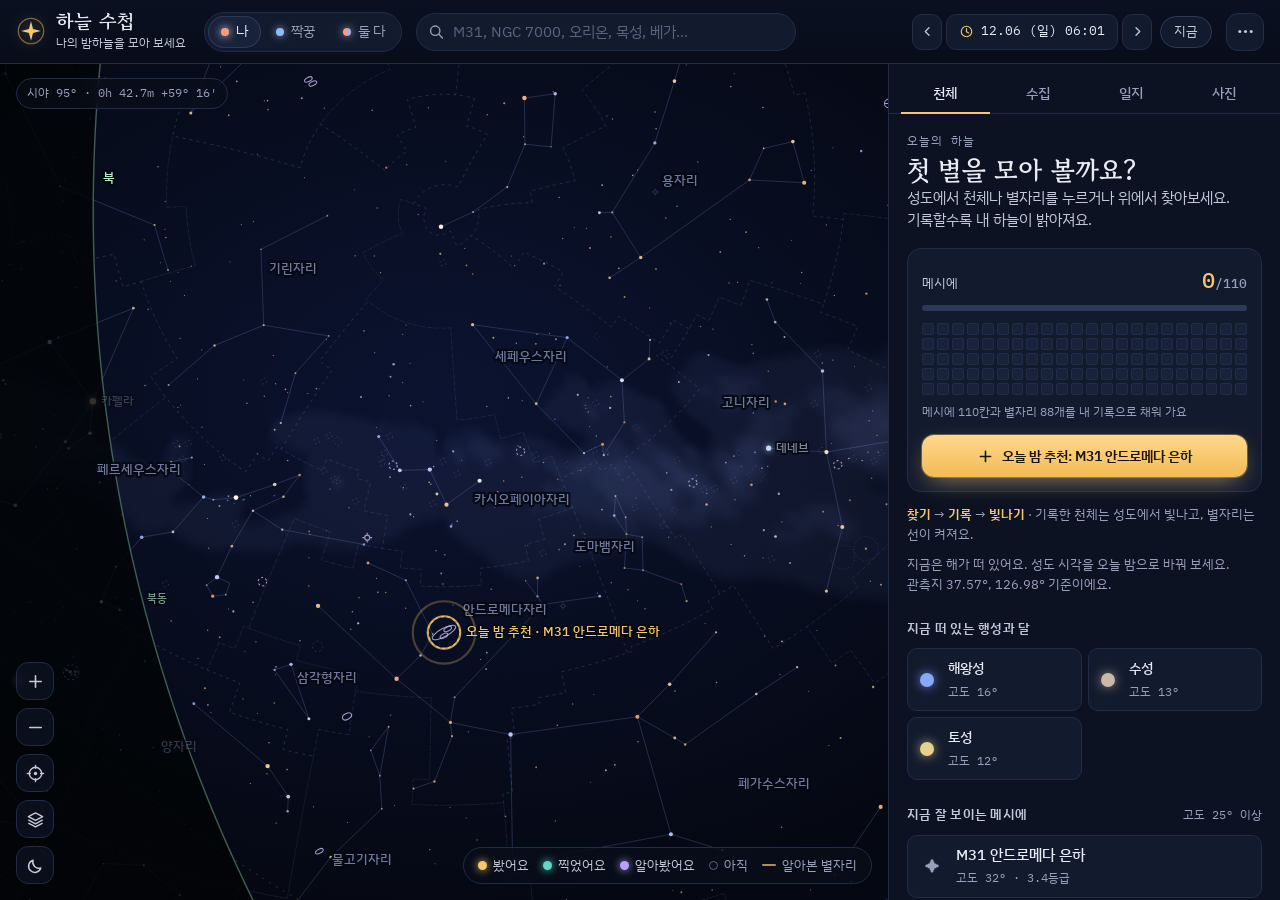
==== sky-log/index.html @ 53a3137f "Add 하늘 수첩: personal star-chart observing log Interactive sky chart where two observers record what t" ====
<!doctype html>
<html lang="ko">
<head>
<meta charset="utf-8">
<meta name="viewport" content="width=device-width,initial-scale=1,viewport-fit=cover">
<title>하늘 수첩</title>
<meta name="description" content="내가 본 것, 찍은 것, 알아본 천체를 성도 위에 쌓아 가는 관측 일지">
<link rel="preconnect" href="https://fonts.googleapis.com">
<link rel="preconnect" href="https://fonts.gstatic.com" crossorigin>
<link rel="stylesheet" href="https://fonts.googleapis.com/css2?family=Gowun+Batang:wght@400;700&family=IBM+Plex+Sans+KR:wght@400;500;600&family=IBM+Plex+Mono:wght@400;500&display=swap">
<link rel="stylesheet" href="css/app.css">
</head>
<body>
<div class="app" id="app">
  <header class="bar">
    <div class="brand">
      <svg class="brand-mark" viewBox="0 0 32 32" aria-hidden="true"><circle cx="16" cy="16" r="13.5" fill="none" stroke="currentColor" stroke-width="1.4" opacity=".45"/><path d="M16 5.5l2.2 8.3 8.3 2.2-8.3 2.2-2.2 8.3-2.2-8.3-8.3-2.2 8.3-2.2z" fill="currentColor"/></svg>
      <div>
        <h1>하늘 수첩</h1>
        <p class="brand-sub" id="brandSub">내가 모은 밤하늘</p>
      </div>
    </div>

    <div class="who" role="group" aria-label="누구의 하늘">
      <button class="who-btn" data-who="a" aria-pressed="true"><span class="dot"></span><span class="who-name">나</span></button>
      <button class="who-btn" data-who="b" aria-pressed="false"><span class="dot"></span><span class="who-name">짝꿍</span></button>
      <button class="who-btn" data-who="both" aria-pressed="false"><span class="dot dot-both"></span>둘 다</button>
    </div>

    <div class="search">
      <svg viewBox="0 0 20 20" aria-hidden="true"><circle cx="8.5" cy="8.5" r="5.5" fill="none" stroke="currentColor" stroke-width="1.6"/><path d="M13 13l4 4" stroke="currentColor" stroke-width="1.6" stroke-linecap="round"/></svg>
      <input id="searchInput" type="search" placeholder="M31, NGC 7000, 오리온, 목성, 베가…" autocomplete="off" spellcheck="false" aria-label="천체 찾기">
      <ul class="search-results" id="searchResults" role="listbox" hidden></ul>
    </div>

    <div class="when" role="group" aria-label="성도 시각">
      <button class="icon-btn step" id="hourBack" type="button" aria-label="한 시간 전"><svg viewBox="0 0 20 20"><path d="M12 5l-5 5 5 5" stroke="currentColor" stroke-width="1.7" stroke-linecap="round" stroke-linejoin="round"/></svg></button>
      <button class="time-chip" id="timeChip" type="button" aria-label="성도 시각 바꾸기"><svg viewBox="0 0 20 20" aria-hidden="true"><circle cx="10" cy="10" r="7" fill="none" stroke="currentColor" stroke-width="1.5"/><path d="M10 6v4.2l2.8 1.8" fill="none" stroke="currentColor" stroke-width="1.5" stroke-linecap="round"/></svg><span class="num"></span></button>
      <button class="icon-btn step" id="hourFwd" type="button" aria-label="한 시간 뒤"><svg viewBox="0 0 20 20"><path d="M8 5l5 5-5 5" stroke="currentColor" stroke-width="1.7" stroke-linecap="round" stroke-linejoin="round"/></svg></button>
      <input id="chartTime" class="sr-input" type="datetime-local" step="60" tabindex="-1" aria-hidden="true">
      <button class="chip" id="nowBtn" type="button">지금</button>
    </div>

    <button class="icon-btn" id="menuBtn" type="button" aria-label="설정과 백업" aria-haspopup="dialog">
      <svg viewBox="0 0 20 20" aria-hidden="true"><circle cx="4" cy="10" r="1.6"/><circle cx="10" cy="10" r="1.6"/><circle cx="16" cy="10" r="1.6"/></svg>
    </button>
  </header>

  <main class="stage">
    <section class="sky" id="sky" aria-label="성도">
      <canvas id="skyCanvas"></canvas>
      <canvas id="fxCanvas" aria-hidden="true"></canvas>
      <div class="hover-tag" id="hoverTag" hidden></div>

      <div class="sky-hud sky-hud-top">
        <div class="fov" id="fovLabel">시야 90°</div>
        <div class="pick-banner" id="pickBanner" hidden>
          성도에서 위치를 눌러 주세요 <button class="chip chip-ghost" id="pickCancel" type="button">취소</button>
        </div>
      </div>

      <div class="sky-hud sky-hud-left">
        <button class="icon-btn" id="zoomIn" type="button" aria-label="확대"><svg viewBox="0 0 20 20"><path d="M10 4v12M4 10h12" stroke="currentColor" stroke-width="1.7" stroke-linecap="round"/></svg></button>
        <button class="icon-btn" id="zoomOut" type="button" aria-label="축소"><svg viewBox="0 0 20 20"><path d="M4 10h12" stroke="currentColor" stroke-width="1.7" stroke-linecap="round"/></svg></button>
        <button class="icon-btn" id="zenithBtn" type="button" aria-label="지금 이 시각, 머리 위 하늘로" title="지금 머리 위 하늘"><svg viewBox="0 0 20 20"><circle cx="10" cy="10" r="6.5" fill="none" stroke="currentColor" stroke-width="1.5"/><circle cx="10" cy="10" r="1.8" fill="currentColor"/><path d="M10 1.5v3M10 15.5v3M1.5 10h3M15.5 10h3" stroke="currentColor" stroke-width="1.5" stroke-linecap="round"/></svg></button>
        <button class="icon-btn" id="layersBtn" type="button" aria-label="보이는 것 고르기" aria-expanded="false"><svg viewBox="0 0 20 20"><path d="M10 3l7.5 4L10 11 2.5 7z" fill="none" stroke="currentColor" stroke-width="1.5" stroke-linejoin="round"/><path d="M2.5 10.5L10 14.5l7.5-4M2.5 13.8L10 17.8l7.5-4" fill="none" stroke="currentColor" stroke-width="1.5" stroke-linejoin="round"/></svg></button>
      </div>

      <div class="layers" id="layersPanel" hidden>
        <p class="layers-title">성도에 보이기</p>
        <label><input type="checkbox" data-layer="mw" checked> 은하수</label>
        <label><input type="checkbox" data-layer="lines" checked> 별자리 선</label>
        <label><input type="checkbox" data-layer="bounds" checked> 별자리 경계</label>
        <label><input type="checkbox" data-layer="conNames" checked> 별자리 이름</label>
        <label><input type="checkbox" data-layer="grid"> 적경·적위 격자</label>
        <label><input type="checkbox" data-layer="ecliptic" checked> 황도</label>
        <label><input type="checkbox" data-layer="horizon" checked> 지평선</label>
        <label><input type="checkbox" data-layer="messier" checked> 메시에</label>
        <label><input type="checkbox" data-layer="ngc" checked> NGC · IC</label>
        <label><input type="checkbox" data-layer="solar" checked> 행성 · 달 · 혜성</label>
        <label><input type="checkbox" data-layer="photos" checked> 내 사진</label>
        <label class="layers-sep"><input type="checkbox" data-layer="mineOnly"> 내가 모은 것만</label>
        <div class="layers-legend">
          <span><i class="lg lg-seen"></i>봤어요</span><span><i class="lg lg-photo"></i>찍었어요</span><span><i class="lg lg-known"></i>알아봤어요</span>
        </div>
      </div>

      <div class="legend legend-who" aria-label="누구의 기록" hidden>
        <span><i class="lg lg-a"></i><b class="lg-name-a">나</b></span>
        <span><i class="lg lg-b"></i><b class="lg-name-b">짝꿍</b></span>
        <span><i class="lg lg-both"></i>둘 다</span>
        <span class="lg-sep"></span>
        <span class="lg-muted">점·일지 아이콘 = <b class="t-seen">봤어요</b> <b class="t-photo">찍었어요</b> <b class="t-known">알아봤어요</b></span>
      </div>
      <div class="legend legend-status" aria-label="표시 뜻">
        <span><i class="lg lg-seen"></i>봤어요</span>
        <span><i class="lg lg-photo"></i>찍었어요</span>
        <span><i class="lg lg-known"></i>알아봤어요</span>
        <span class="lg-muted"><i class="lg lg-none"></i>아직</span>
        <span class="lg-muted"><i class="lg lg-line"></i>알아본 별자리</span>
      </div>
    </section>

    <aside class="panel" id="panel">
      <div class="sheet-grip" id="sheetGrip" aria-hidden="true"></div>
      <div class="sheet-stat brand-sub" id="sheetStat"></div>
      <div class="sheet-legend" aria-hidden="true"><span><i class="lg lg-seen"></i>봤어요</span><span><i class="lg lg-photo"></i>찍었어요</span><span><i class="lg lg-known"></i>알아봤어요</span></div>
      <nav class="tabs" role="tablist">
        <button role="tab" class="tab" data-tab="target" aria-selected="true">천체</button>
        <button role="tab" class="tab" data-tab="collect" aria-selected="false">수집</button>
        <button role="tab" class="tab" data-tab="log" aria-selected="false">일지</button>
        <button role="tab" class="tab" data-tab="gallery" aria-selected="false">사진</button>
      </nav>
      <div class="tab-body" id="tab-target" role="tabpanel"></div>
      <div class="tab-body" id="tab-collect" role="tabpanel" hidden></div>
      <div class="tab-body" id="tab-log" role="tabpanel" hidden></div>
      <div class="tab-body" id="tab-gallery" role="tabpanel" hidden></div>
    </aside>
  </main>
</div>

<!-- record dialog -->
<dialog class="dlg" id="recordDlg" aria-labelledby="recordTitle">
  <form method="dialog" id="recordForm" class="dlg-form">
    <header class="dlg-head">
      <div>
        <p class="eyebrow" id="recordEyebrow">관측 기록</p>
        <h2 id="recordTitle">M31</h2>
      </div>
      <button class="icon-btn" value="cancel" type="button" data-close aria-label="닫기"><svg viewBox="0 0 20 20"><path d="M5 5l10 10M15 5L5 15" stroke="currentColor" stroke-width="1.7" stroke-linecap="round"/></svg></button>
    </header>

    <div class="who-pick" id="whoPick" hidden></div>
    <fieldset class="status-set">
      <legend>어떻게 만났나요? <span class="hint">여러 개 골라도 돼요</span></legend>
      <label class="status-opt status-seen"><input type="checkbox" name="seen"><span class="status-ico"><svg viewBox="0 0 24 24"><path d="M2 12s3.6-6.5 10-6.5S22 12 22 12s-3.6 6.5-10 6.5S2 12 2 12z" fill="none" stroke="currentColor" stroke-width="1.6"/><circle cx="12" cy="12" r="3" fill="currentColor"/></svg></span><span><b>봤어요</b><small>맨눈·쌍안경·망원경</small></span></label>
      <label class="status-opt status-photo"><input type="checkbox" name="photo"><span class="status-ico"><svg viewBox="0 0 24 24"><rect x="3" y="7" width="18" height="12.5" rx="2.5" fill="none" stroke="currentColor" stroke-width="1.6"/><path d="M8.5 7l1.6-2.5h3.8L15.5 7" fill="none" stroke="currentColor" stroke-width="1.6" stroke-linejoin="round"/><circle cx="12" cy="13.2" r="3.3" fill="none" stroke="currentColor" stroke-width="1.6"/></svg></span><span><b>찍었어요</b><small>사진으로 남김</small></span></label>
      <label class="status-opt status-known"><input type="checkbox" name="identified"><span class="status-ico"><svg viewBox="0 0 24 24"><path d="M12 2.8l2.3 6.4 6.6.3-5.2 4.1 1.8 6.5L12 16.3l-5.5 3.8 1.8-6.5-5.2-4.1 6.6-.3z" fill="none" stroke="currentColor" stroke-width="1.6" stroke-linejoin="round"/></svg></span><span><b>알아봤어요</b><small>찾아서 알아냄</small></span></label>
    </fieldset>

    <div class="photo-drop" id="photoDrop" hidden>
      <input type="file" id="photoInput" accept="image/*" multiple hidden>
      <div class="photo-thumbs" id="photoThumbs"></div>
      <button type="button" class="drop-btn" id="photoPick">
        <svg viewBox="0 0 24 24" aria-hidden="true"><path d="M12 16V5m0 0l-4 4m4-4l4 4" fill="none" stroke="currentColor" stroke-width="1.7" stroke-linecap="round" stroke-linejoin="round"/><path d="M4 15v3.5A1.5 1.5 0 005.5 20h13a1.5 1.5 0 001.5-1.5V15" fill="none" stroke="currentColor" stroke-width="1.7" stroke-linecap="round"/></svg>
        <span>사진 올리기 <small>끌어다 놓아도 돼요</small></span>
      </button>
    </div>

    <div class="grid2">
      <label class="field"><span>언제</span><input type="datetime-local" name="when" step="60" required></label>
      <label class="field"><span>어디서</span><input type="text" name="place" placeholder="예: 화천 조경철천문대" autocomplete="off"></label>
    </div>
    <label class="field"><span>장비</span><input type="text" name="gear" placeholder="예: 맨눈, 10×50 쌍안경, 80mm 굴절 + ZWO" autocomplete="off" list="gearList"></label>
    <datalist id="gearList"></datalist>
    <div class="grid2 coords" id="coordFields" hidden>
      <label class="field"><span>적경 (RA)</span><input type="text" name="ra" placeholder="5h 35m 또는 83.8"></label>
      <label class="field"><span>적위 (Dec)</span><input type="text" name="dec" placeholder="−5 23 또는 −5.39"></label>
      <button type="button" class="chip" id="pickOnChart">성도에서 위치 찍기</button>
    </div>
    <label class="field"><span>메모</span><textarea name="note" rows="3" placeholder="하늘 상태, 보인 모습, 같이 본 사람…"></textarea></label>

    <footer class="dlg-foot">
      <button type="button" class="btn btn-danger" id="recordDelete" hidden>기록 지우기</button>
      <span class="spacer"></span>
      <button type="button" class="btn btn-ghost" data-close>취소</button>
      <button type="submit" class="btn btn-primary" id="recordSave" value="save">하늘에 새기기</button>
    </footer>
  </form>
</dialog>

<!-- comet dialog -->
<dialog class="dlg" id="cometDlg" aria-labelledby="cometTitle">
  <form method="dialog" id="cometForm" class="dlg-form">
    <header class="dlg-head">
      <div><p class="eyebrow">혜성 추가</p><h2 id="cometTitle">새 혜성</h2></div>
      <button class="icon-btn" type="button" data-close aria-label="닫기"><svg viewBox="0 0 20 20"><path d="M5 5l10 10M15 5L5 15" stroke="currentColor" stroke-width="1.7" stroke-linecap="round"/></svg></button>
    </header>
    <label class="field"><span>이름</span><input type="text" name="name" required placeholder="예: C/2023 A3 (Tsuchinshan–ATLAS)"></label>
    <p class="help">궤도 요소를 넣으면 날짜마다 위치를 계산해 성도에 그려요. 비워 두면 기록할 때 위치를 직접 찍으면 돼요. 값은 MPC나 JPL에서 J2000 황도 기준으로 가져오세요.</p>
    <div class="grid3">
      <label class="field"><span>근일점 거리 q (AU)</span><input type="number" step="any" name="q"></label>
      <label class="field"><span>이심률 e</span><input type="number" step="any" name="e"></label>
      <label class="field"><span>궤도 경사 i (°)</span><input type="number" step="any" name="i"></label>
      <label class="field"><span>근일점 인수 ω (°)</span><input type="number" step="any" name="peri"></label>
      <label class="field"><span>승교점 경도 Ω (°)</span><input type="number" step="any" name="node"></label>
      <label class="field"><span>근일점 통과 (UTC)</span><input type="datetime-local" step="1" name="tp"></label>
    </div>
    <footer class="dlg-foot">
      <button type="button" class="btn btn-danger" id="cometDelete" hidden>혜성 지우기</button>
      <span class="spacer"></span>
      <button type="button" class="btn btn-ghost" data-close>취소</button>
      <button type="submit" class="btn btn-primary">저장</button>
    </footer>
  </form>
</dialog>

<!-- settings dialog -->
<dialog class="dlg" id="settingsDlg" aria-labelledby="settingsTitle">
  <form method="dialog" id="settingsForm" class="dlg-form">
    <header class="dlg-head">
      <div><p class="eyebrow">설정</p><h2 id="settingsTitle">하늘 수첩</h2></div>
      <button class="icon-btn" type="button" data-close aria-label="닫기"><svg viewBox="0 0 20 20"><path d="M5 5l10 10M15 5L5 15" stroke="currentColor" stroke-width="1.7" stroke-linecap="round"/></svg></button>
    </header>
    <div class="grid2">
      <label class="field"><span>관측자 1</span><input type="text" name="nameA" maxlength="12"></label>
      <label class="field"><span>관측자 2</span><input type="text" name="nameB" maxlength="12"></label>
    </div>
    <div class="grid2">
      <label class="field"><span>관측지 위도</span><input type="number" step="any" name="lat"></label>
      <label class="field"><span>관측지 경도</span><input type="number" step="any" name="lon"></label>
    </div>
    <button type="button" class="chip" id="useGeo">현재 위치 쓰기</button>
    <div class="backend-box">
      <p class="backend-title">저장소 <span class="badge" id="backendBadge">이 기기</span></p>
      <p class="help">지금은 이 브라우저에만 저장돼요. 두 사람이 함께 쓰는 클라우드 저장은 틀만 만들어 두었고, 아직 연결하지 않았어요. 그전까지는 백업 파일로 옮겨 주세요.</p>
      <div class="row">
        <button type="button" class="btn btn-ghost" id="exportBtn">백업 내려받기</button>
        <button type="button" class="btn btn-ghost" id="importBtn">백업 불러오기</button>
        <input type="file" id="importInput" accept="application/json,.json" hidden>
      </div>
    </div>
    <footer class="dlg-foot">
      <span class="spacer"></span>
      <button type="submit" class="btn btn-primary">저장</button>
    </footer>
  </form>
</dialog>

<!-- photo viewer -->
<dialog class="viewer" id="viewerDlg" aria-label="사진 보기">
  <img id="viewerImg" alt="">
  <div class="viewer-cap" id="viewerCap"></div>
  <button class="icon-btn viewer-close" type="button" data-close aria-label="닫기"><svg viewBox="0 0 20 20"><path d="M5 5l10 10M15 5L5 15" stroke="currentColor" stroke-width="1.7" stroke-linecap="round"/></svg></button>
</dialog>

<div class="toast-stack" id="toasts" aria-live="polite"></div>

<script src="js/catalog.js"></script>
<script src="js/astro.js"></script>
<script src="js/store.js"></script>
<script src="js/sky.js"></script>
<script src="js/app.js"></script>
</body>
</html>
---- sky-log/css/app.css ----
/* 하늘 수첩 — layout: a full-bleed star chart with a docked side panel (desktop) that becomes a bottom sheet (phones).
   The app is night-first: the chart is the light source, chrome stays low-contrast so dark-adapted eyes are spared. */
:root {
  --bg: #060914;
  --sky-1: #0B1330;
  --sky-2: #050812;
  --panel: #0C1222;
  --panel-2: #121A2E;
  --panel-3: #18223A;
  --line: #222C46;
  --line-2: #2D3958;
  --ink: #E9ECF5;
  --ink-2: #C3C9DB;
  --muted: #98A1BC;
  --faint: #5A6380;
  --seen: #F6C76E;
  --photo: #5FD8C6;
  --known: #B8A0FF;
  --obs-a: #FF9A7E;
  --obs-b: #8EBBFF;
  --danger: #FF7A85;
  --focus: #F6C76E;
  --radius: 14px;
  --font-display: "Gowun Batang", "Nanum Myeongjo", serif;
  --font-body: "IBM Plex Sans KR", "Apple SD Gothic Neo", "Malgun Gothic", "Noto Sans KR", sans-serif;
  --font-mono: "IBM Plex Mono", "IBM Plex Sans KR", ui-monospace, "SFMono-Regular", Menlo, monospace;
  --panel-w: 392px;
  --bar-h: 64px;
  color-scheme: dark;
}
/* Red night-vision mode */
:root[data-theme="red"] {
  --bg: #0A0000; --sky-1: #160303; --sky-2: #070000; --panel: #120202; --panel-2: #1A0404; --panel-3: #220606;
  --line: #3A0D0D; --line-2: #4B1212; --ink: #FF8B7A; --ink-2: #E06F60; --muted: #B0504A; --faint: #7A2E2B;
  --seen: #FF7A5C; --photo: #E0563F; --known: #FF9C7F; --obs-a: #FF7A5C; --obs-b: #D9503D; --focus: #FF7A5C;
}

* { box-sizing: border-box; }
[hidden] { display: none !important; }
html, body { height: 100%; }
body {
  margin: 0; background: var(--bg); color: var(--ink);
  font-family: var(--font-body); font-size: 14.5px; line-height: 1.55;
  -webkit-font-smoothing: antialiased; overflow: hidden; word-break: keep-all; overflow-wrap: anywhere;
}
button, input, textarea, select { font: inherit; color: inherit; }
button { cursor: pointer; }
:focus-visible { outline: 2px solid var(--focus); outline-offset: 2px; border-radius: 8px; }
.num, .mono { font-family: var(--font-mono); font-variant-numeric: tabular-nums; }

.app { height: 100dvh; display: grid; grid-template-rows: var(--bar-h) minmax(0, 1fr); }

/* ---------------- top bar */
.bar {
  display: flex; align-items: center; gap: 14px;
  padding: 0 max(16px, env(safe-area-inset-right)) 0 max(16px, env(safe-area-inset-left));
  background: linear-gradient(to bottom, #0A1020, #080D1A);
  border-bottom: 1px solid var(--line); position: relative; z-index: 20;
}
:root[data-theme="red"] .bar { background: var(--panel); }
.brand { display: flex; align-items: center; gap: 10px; min-width: 0; margin-right: 4px; }
.brand-mark { width: 30px; height: 30px; color: var(--seen); flex: none; filter: drop-shadow(0 0 8px rgba(246,199,110,.45)); }
.brand h1 { font-family: var(--font-display); font-weight: 700; font-size: 19px; margin: 0; line-height: 1.1; letter-spacing: .01em; white-space: nowrap; }
.brand-sub { margin: 2px 0 0; font-size: 12px; color: var(--ink-2); white-space: nowrap; display: flex; gap: 5px; align-items: baseline; }
.brand-sub b + span { margin-left: 8px; }
.brand-sub b { min-width: 2ch; text-align: right; }
.brand-sub b { font-size: 14px; font-weight: 500; color: var(--seen); }
.brand-sub b small { font-size: 10.5px; color: var(--muted); }
.brand-sub b { display: inline-block; }
.brand-sub.bump b { animation: stat-bump .9s cubic-bezier(.2,1.6,.4,1); }
@keyframes stat-bump { 30% { transform: scale(1.35); color: #FFF1D2; text-shadow: 0 0 12px var(--seen); } }

.who { display: flex; gap: 2px; padding: 3px; background: var(--panel-2); border: 1px solid var(--line); border-radius: 999px; }
.who-btn {
  display: inline-flex; align-items: center; gap: 7px; height: 32px; padding: 0 13px;
  border: 0; border-radius: 999px; background: transparent; color: var(--muted); font-size: 13.5px; white-space: nowrap;
  transition: background .2s, color .2s;
}
.who-btn:hover { color: var(--ink); }
.who-btn[aria-pressed="true"] { background: var(--panel-3); color: var(--ink); box-shadow: inset 0 0 0 1px var(--line-2); }
.who-btn .dot { width: 8px; height: 8px; border-radius: 50%; background: var(--obs-a); box-shadow: 0 0 8px currentColor; }
.who-btn[data-who="b"] .dot { background: var(--obs-b); }
.who-btn .dot-both { background: linear-gradient(90deg, var(--obs-a) 50%, var(--obs-b) 50%); }

.search { position: relative; flex: 1 1 240px; max-width: 380px; min-width: 140px; }
.search > svg { position: absolute; left: 12px; top: 50%; width: 17px; height: 17px; transform: translateY(-50%); color: var(--muted); pointer-events: none; }
.search input {
  width: 100%; height: 38px; padding: 0 12px 0 36px; border-radius: 999px;
  background: var(--panel-2); border: 1px solid var(--line); outline: none; transition: border-color .2s, background .2s;
}
.search input::placeholder { color: var(--faint); }
.search input:focus { border-color: var(--line-2); background: var(--panel-3); }
.search-results {
  position: absolute; top: calc(100% + 6px); left: 0; right: 0; margin: 0; padding: 6px; list-style: none;
  background: var(--panel-2); border: 1px solid var(--line-2); border-radius: 14px; max-height: 360px; overflow: auto;
  box-shadow: 0 18px 50px rgba(0,0,0,.55); z-index: 40;
}
.search-results li { display: flex; align-items: center; gap: 10px; padding: 8px 10px; border-radius: 9px; cursor: pointer; }
.search-results li[aria-selected="true"], .search-results li:hover { background: var(--panel-3); }
.search-results .sr-id { font-family: var(--font-mono); font-size: 12.5px; color: var(--ink-2); min-width: 64px; }
.search-results .sr-name { flex: 1; min-width: 0; overflow: hidden; text-overflow: ellipsis; white-space: nowrap; }
.search-results .sr-kind { font-size: 11.5px; color: var(--muted); }
.search-results .sr-empty { color: var(--muted); cursor: default; }

.when { display: flex; align-items: center; gap: 8px; margin-left: auto; }
.when-label { font-size: 12px; color: var(--muted); white-space: nowrap; }
.when { position: relative; gap: 4px; }
.sr-input { position: absolute; left: 40px; bottom: 0; width: 1px; height: 1px; opacity: 0; pointer-events: none; border: 0; padding: 0; color-scheme: dark; }
.time-chip {
  height: 36px; display: inline-flex; align-items: center; gap: 7px; padding: 0 12px; border-radius: 10px;
  background: var(--panel-2); border: 1px solid var(--line); color: var(--ink); font-size: 13px; white-space: nowrap;
}
.time-chip:hover { background: var(--panel-3); border-color: var(--line-2); }
.time-chip svg { width: 15px; height: 15px; color: var(--seen); }
.icon-btn.step { width: 30px; height: 36px; border-radius: 10px; }
.icon-btn.step svg { width: 15px; height: 15px; }
.when .chip { margin-left: 4px; }

.chip {
  height: 32px; padding: 0 13px; border-radius: 999px; border: 1px solid var(--line-2); background: var(--panel-2);
  font-size: 13px; color: var(--ink-2); white-space: nowrap; transition: background .2s, border-color .2s, color .2s;
}
.chip:hover { background: var(--panel-3); color: var(--ink); }
.chip-ghost { background: transparent; }
.chip[aria-pressed="true"] { border-color: var(--seen); color: var(--seen); }

.icon-btn {
  width: 38px; height: 38px; display: inline-grid; place-items: center; flex: none;
  border-radius: 12px; border: 1px solid var(--line); background: var(--panel-2); color: var(--ink-2);
  transition: background .2s, color .2s, border-color .2s;
}
.icon-btn:hover { background: var(--panel-3); color: var(--ink); border-color: var(--line-2); }
.icon-btn svg { width: 19px; height: 19px; fill: currentColor; }
.icon-btn svg path, .icon-btn svg circle[fill="none"], .icon-btn svg rect { fill: none; }
#menuBtn svg circle { fill: currentColor; }

/* ---------------- stage */
.stage { display: grid; grid-template-columns: minmax(0, 1fr) var(--panel-w); min-height: 0; }
.sky { position: relative; overflow: hidden; background: radial-gradient(120% 90% at 50% 40%, var(--sky-1), var(--sky-2) 70%); touch-action: none; cursor: grab; }
.sky.dragging { cursor: grabbing; }
.sky.picking { cursor: crosshair; }
.sky canvas { position: absolute; inset: 0; width: 100%; height: 100%; display: block; }
#fxCanvas { pointer-events: none; }

.sky-hud { position: absolute; display: flex; gap: 8px; z-index: 5; }
.sky-hud-top { top: 14px; left: 16px; right: 16px; align-items: center; pointer-events: none; }
.sky-hud-top > * { pointer-events: auto; }
.sky-hud-left { left: 16px; bottom: 16px; flex-direction: column; }
.sky-hud .icon-btn { background: rgba(14,20,36,.72); backdrop-filter: blur(8px); -webkit-backdrop-filter: blur(8px); }
.fov {
  font-family: var(--font-mono); font-size: 12px; color: var(--muted); padding: 5px 10px; border-radius: 999px;
  background: rgba(10,15,28,.6); border: 1px solid var(--line); backdrop-filter: blur(8px);
}
.pick-banner {
  margin: 0 auto; display: flex; align-items: center; gap: 10px; padding: 6px 6px 6px 14px; border-radius: 999px;
  background: rgba(246,199,110,.14); border: 1px solid rgba(246,199,110,.5); color: var(--seen); font-size: 13.5px;
  animation: pulse-border 1.6s ease-in-out infinite;
}
@keyframes pulse-border { 50% { border-color: rgba(246,199,110,.15); } }

.layers {
  position: absolute; left: 64px; bottom: 16px; z-index: 6; width: 208px; padding: 12px 14px; display: grid; gap: 4px;
  background: rgba(14,20,36,.92); border: 1px solid var(--line-2); border-radius: 14px; backdrop-filter: blur(10px);
  box-shadow: 0 18px 40px rgba(0,0,0,.5);
}
.layers-title { margin: 0 0 4px; font-size: 12px; color: var(--muted); }
.layers label { display: flex; align-items: center; gap: 9px; font-size: 13.5px; padding: 3px 0; cursor: pointer; }
.layers-sep { margin-top: 6px; padding-top: 9px !important; border-top: 1px solid var(--line); }
.layers input, .row input[type="checkbox"] { accent-color: var(--seen); width: 15px; height: 15px; }

.legend {
  position: absolute; right: 16px; bottom: 16px; z-index: 5; display: flex; gap: 14px; padding: 8px 14px;
  font-size: 12.5px; color: var(--ink-2); background: rgba(10,15,28,.62); border: 1px solid var(--line);
  border-radius: 999px; backdrop-filter: blur(8px);
}
.legend span { display: inline-flex; align-items: center; gap: 6px; white-space: nowrap; }
.lg { width: 9px; height: 9px; border-radius: 50%; display: inline-block; }
.lg-seen { background: var(--seen); box-shadow: 0 0 8px var(--seen); }
.lg-photo { background: var(--photo); box-shadow: 0 0 8px var(--photo); }
.lg-known { background: var(--known); box-shadow: 0 0 8px var(--known); }
.lg-none { border: 1.5px solid var(--faint); }
.lg-a { background: var(--obs-a); box-shadow: 0 0 8px var(--obs-a); }
.lg-b { background: var(--obs-b); box-shadow: 0 0 8px var(--obs-b); }
.lg-both { background: conic-gradient(var(--obs-a) 0 50%, var(--obs-b) 0); box-shadow: 0 0 8px #F3EEFF; }
.legend b { font-weight: 500; }
.lg-muted { color: var(--muted); }

.hover-tag {
  position: absolute; z-index: 7; pointer-events: none; padding: 5px 10px; border-radius: 9px; font-size: 12.5px;
  background: rgba(12,18,34,.92); border: 1px solid var(--line-2); white-space: nowrap; transform: translate(12px, -50%);
}
.hover-tag b { font-weight: 600; }
.hover-tag span { color: var(--muted); margin-left: 6px; }

/* ---------------- side panel */
.panel { background: var(--panel); border-left: 1px solid var(--line); display: flex; flex-direction: column; min-height: 0; position: relative; z-index: 10; }
.sheet-grip { display: none; }
.tabs { display: flex; gap: 4px; padding: 10px 12px 0; border-bottom: 1px solid var(--line); }
.tab {
  flex: 1; height: 40px; border: 0; background: transparent; color: var(--muted); font-size: 14px; font-weight: 500;
  border-bottom: 2px solid transparent; margin-bottom: -1px; transition: color .2s, border-color .2s;
}
.tab:hover { color: var(--ink-2); }
.tab[aria-selected="true"] { color: var(--ink); border-bottom-color: var(--seen); }
.tab-body { flex: 1; overflow: auto; padding: 18px 18px 28px; scrollbar-width: thin; scrollbar-color: var(--line-2) transparent; }

.eyebrow { margin: 0; font-size: 11.5px; letter-spacing: .08em; text-transform: uppercase; color: var(--muted); font-family: var(--font-mono); }
.h-title { font-family: var(--font-display); font-weight: 700; font-size: 26px; line-height: 1.2; margin: 4px 0 2px; text-wrap: balance; }
.h-sub { margin: 0; color: var(--ink-2); }
.section-h { display: flex; align-items: baseline; justify-content: space-between; gap: 10px; margin: 24px 0 10px; }
.section-h h3 { margin: 0; font-size: 13px; font-weight: 600; color: var(--ink-2); letter-spacing: .02em; }
.section-h .meta { font-size: 12px; color: var(--muted); font-family: var(--font-mono); }
.empty { color: var(--muted); font-size: 13.5px; padding: 14px; border: 1px dashed var(--line-2); border-radius: 12px; text-align: center; }
.help { margin: 6px 0 12px; font-size: 12.5px; color: var(--muted); line-height: 1.6; }

/* target card */
.target-head { display: grid; gap: 2px; }
.type-pill { display: inline-flex; align-items: center; gap: 6px; font-size: 12px; color: var(--ink-2); padding: 3px 10px; border-radius: 999px; background: var(--panel-2); border: 1px solid var(--line); width: max-content; margin-top: 8px; }
.facts { display: grid; grid-template-columns: repeat(2, minmax(0, 1fr)); gap: 1px; margin: 16px 0 0; background: var(--line); border: 1px solid var(--line); border-radius: 12px; overflow: hidden; }
.facts div { background: var(--panel); padding: 9px 12px; }
.facts div.wide { grid-column: 1 / -1; }
.facts dt { font-size: 11.5px; color: var(--muted); }
.facts dd { margin: 2px 0 0; font-family: var(--font-mono); font-size: 13px; color: var(--ink); }
.status-row { display: flex; gap: 8px; margin-top: 16px; flex-wrap: wrap; }
.stamp {
  display: inline-flex; align-items: center; gap: 7px; height: 30px; padding: 0 12px; border-radius: 999px; font-size: 13px;
  border: 1px solid var(--line-2); color: var(--faint);
}
.stamp svg { width: 15px; height: 15px; }
.stamp small { font-family: var(--font-mono); font-size: 10.5px; opacity: .75; margin-left: 2px; }
.status-none { margin: 14px 0 0; font-size: 13px; color: var(--muted); }
button.stamp { background: transparent; color: var(--muted); border-style: dashed; transition: color .2s, border-color .2s, background .2s; }
button.stamp svg { width: 13px; height: 13px; }
button.stamp.s-seen:hover { color: var(--seen); border-color: var(--seen); }
button.stamp.s-photo:hover { color: var(--photo); border-color: var(--photo); }
button.stamp.s-known:hover { color: var(--known); border-color: var(--known); }
.stamp.on.s-seen { color: var(--seen); border-color: rgba(246,199,110,.5); background: rgba(246,199,110,.09); }
.stamp.on.s-photo { color: var(--photo); border-color: rgba(95,216,198,.5); background: rgba(95,216,198,.09); }
.stamp.on.s-known { color: var(--known); border-color: rgba(184,160,255,.5); background: rgba(184,160,255,.09); }
.cta { margin-top: 16px; width: 100%; }

.btn {
  height: 42px; padding: 0 18px; border-radius: 12px; border: 1px solid var(--line-2); background: var(--panel-2);
  font-weight: 600; font-size: 14px; display: inline-flex; align-items: center; justify-content: center; gap: 8px;
  transition: transform .15s, background .2s, box-shadow .2s;
}
.btn:active { transform: translateY(1px); }
.btn-primary {
  border: 0; color: #1A1306; background: linear-gradient(180deg, #FFD88C, #F2BB55);
  box-shadow: 0 0 0 1px rgba(255,216,140,.3), 0 8px 26px -8px rgba(246,199,110,.7);
}
.btn-primary:hover { box-shadow: 0 0 0 1px rgba(255,216,140,.5), 0 10px 32px -6px rgba(246,199,110,.9); }
:root[data-theme="red"] .btn-primary { background: #B8321F; color: #FFD0C4; box-shadow: none; }
.btn-ghost { background: transparent; }
.btn-ghost:hover { background: var(--panel-2); }
.btn-danger { background: transparent; border-color: rgba(255,122,133,.4); color: var(--danger); }
.btn svg { width: 17px; height: 17px; }

/* observation entries */
.entries { display: grid; gap: 10px; }
.entry {
  display: grid; grid-template-columns: auto minmax(0, 1fr) auto; gap: 12px; align-items: start;
  padding: 12px; background: var(--panel-2); border: 1px solid var(--line); border-radius: 12px; cursor: pointer;
  transition: border-color .2s, background .2s, transform .2s;
}
.entry:hover { border-color: var(--line-2); background: var(--panel-3); }
.entry-pills { display: grid; gap: 4px; align-content: start; }
.pill { width: 24px; height: 24px; border-radius: 8px; display: grid; place-items: center; color: #0B0F1C; }
.pill svg { width: 15px; height: 15px; }
.pill.s-seen { background: var(--seen); }
.pill.s-photo { background: var(--photo); }
.pill.s-known { background: var(--known); }
.entry-dots { display: grid; gap: 4px; padding-top: 5px; }
.entry-dots i { width: 8px; height: 8px; border-radius: 50%; background: var(--line-2); }
.entry-dots i.on-seen { background: var(--seen); box-shadow: 0 0 6px var(--seen); }
.entry-dots i.on-photo { background: var(--photo); box-shadow: 0 0 6px var(--photo); }
.entry-dots i.on-known { background: var(--known); box-shadow: 0 0 6px var(--known); }
.entry-title { font-weight: 600; display: flex; gap: 8px; align-items: baseline; flex-wrap: wrap; }
.entry-title .mono { font-size: 12.5px; color: var(--ink-2); font-weight: 400; }
.entry-meta { font-size: 12.5px; color: var(--muted); margin-top: 2px; text-wrap: pretty; word-break: keep-all; }
.entry-note { font-size: 13px; color: var(--ink-2); margin-top: 6px; display: -webkit-box; -webkit-line-clamp: 2; -webkit-box-orient: vertical; overflow: hidden; }
.entry-who { font-size: 11.5px; display: inline-flex; align-items: center; gap: 5px; color: var(--muted); }
.entry-who i { width: 7px; height: 7px; border-radius: 50%; }
.entry-thumb { width: 56px; height: 56px; border-radius: 9px; object-fit: cover; border: 1px solid var(--line-2); }
.night-h { font-family: var(--font-display); font-size: 15px; margin: 22px 0 10px; color: var(--ink-2); display: flex; align-items: baseline; gap: 10px; }
.night-h:first-child { margin-top: 4px; }
.night-h small { font-family: var(--font-mono); font-size: 11.5px; color: var(--muted); }

.filter-row { display: flex; gap: 6px; flex-wrap: wrap; margin-bottom: 14px; }

/* collection */
.summary { display: grid; grid-template-columns: repeat(3, minmax(0, 1fr)); gap: 8px; }
.sum-card { padding: 12px; border-radius: 12px; background: var(--panel-2); border: 1px solid var(--line); }
.sum-card b { display: block; font-family: var(--font-mono); font-size: 24px; font-weight: 500; line-height: 1.1; }
.sum-card span { font-size: 12px; color: var(--muted); }
.sum-card.s-seen b { color: var(--seen); }
.sum-card.s-photo b { color: var(--photo); }
.sum-card.s-known b { color: var(--known); }

.meter { height: 6px; border-radius: 99px; background: var(--panel-3); overflow: hidden; margin-top: 8px; }
.meter > i { display: block; height: 100%; border-radius: inherit; background: linear-gradient(90deg, var(--seen), #FFE3A6); transition: width .8s cubic-bezier(.2,.8,.2,1); }

.mgrid { display: grid; grid-template-columns: repeat(10, minmax(0, 1fr)); gap: 4px; }
.mcell {
  position: relative; aspect-ratio: 1; border-radius: 7px; border: 1px solid var(--line); background: var(--panel-2);
  font-family: var(--font-mono); font-size: 10.5px; color: var(--muted); display: grid; place-items: center; padding: 0;
  transition: transform .2s, border-color .2s;
}
.mcell:hover { transform: scale(1.12); border-color: var(--line-2); z-index: 1; color: var(--ink); }
.mcell.got { --c: var(--seen); font-weight: 600; color: var(--c); border-color: color-mix(in srgb, var(--c) 70%, transparent); background: color-mix(in srgb, var(--c) 16%, var(--panel-2)); box-shadow: 0 0 12px -3px var(--c), inset 0 0 10px -4px var(--c); }
.mcell.got.c-photo { --c: var(--photo); }
.mcell.got.c-known { --c: var(--known); }
.cdots { position: absolute; bottom: 3px; left: 0; right: 0; display: flex; justify-content: center; gap: 2px; }
.cdots i { width: 4px; height: 4px; border-radius: 50%; }
.cdots .d-seen { background: var(--seen); } .cdots .d-photo { background: var(--photo); } .cdots .d-known { background: var(--known); }
.mcell.just { animation: cell-pop 1.1s cubic-bezier(.2,1.6,.4,1); }
@keyframes cell-pop { 0% { transform: scale(.4); } 40% { transform: scale(1.5); box-shadow: 0 0 24px 4px var(--seen); } 100% { transform: scale(1); } }

.cgrid { display: grid; grid-template-columns: repeat(4, minmax(0, 1fr)); gap: 4px; }
.grid-key { display: flex; flex-wrap: wrap; gap: 12px; margin: 10px 0 0; font-size: 12px; color: var(--muted); }
.grid-key span { display: inline-flex; align-items: center; gap: 6px; }
.k { width: 11px; height: 11px; border-radius: 3px; display: inline-block; }
.k-seen { background: var(--seen); } .k-photo { background: var(--photo); } .k-known { background: var(--known); }
.k-con { background: rgba(246,199,110,.25); border: 1px solid rgba(246,199,110,.6); }
.k-part { border: 1px dashed rgba(246,199,110,.5); }
.progress-card { margin-top: 16px; padding: 14px; border-radius: 14px; background: var(--panel-2); border: 1px solid var(--line); }
.progress-top { display: flex; justify-content: space-between; align-items: baseline; font-size: 13px; color: var(--ink-2); }
.progress-top b { font-size: 22px; font-weight: 500; color: var(--seen); }
.progress-top small { font-size: 13px; color: var(--muted); }
.progress-card .cta { margin-top: 14px; }
.layers-legend { display: flex; flex-wrap: wrap; gap: 10px; margin-top: 8px; padding-top: 10px; border-top: 1px solid var(--line); font-size: 12px; color: var(--ink-2); }
.layers-legend span { display: inline-flex; align-items: center; gap: 5px; }
.ccell {
  height: 30px; border-radius: 7px; border: 1px solid var(--line); background: var(--panel-2);
  font-size: 12px; white-space: nowrap; overflow: hidden; text-overflow: ellipsis; color: var(--faint); padding: 0; transition: transform .2s, border-color .2s;
}
.ccell { color: var(--muted); }
.ccell:hover { transform: scale(1.08); color: var(--ink); border-color: var(--line-2); }
.ccell.got { color: var(--ink); border-color: rgba(246,199,110,.45); background: rgba(246,199,110,.12); }
.ccell.part { color: var(--ink-2); border: 1px dashed rgba(246,199,110,.45); background: rgba(246,199,110,.04); }

.plist { display: grid; gap: 6px; }
.prow {
  display: grid; grid-template-columns: 28px minmax(0, 1fr) auto; gap: 10px; align-items: center; padding: 8px 10px;
  border-radius: 10px; background: var(--panel-2); border: 1px solid var(--line); text-align: left; width: 100%;
}
.prow:hover { border-color: var(--line-2); }
.prow .sym { font-size: 15px; text-align: center; color: var(--muted); display: grid; place-items: center; }
.prow.got .sym { color: var(--seen); text-shadow: 0 0 10px var(--seen); }
.orb { width: 14px; height: 14px; border-radius: 50%; background: var(--c); box-shadow: 0 0 12px -1px var(--c); display: inline-block; }
.orb.moon { background: radial-gradient(circle at 65% 50%, var(--c) 48%, #2a3150 50%); }
.prow .pname { font-weight: 500; }
.prow .pmeta { font-size: 12px; color: var(--muted); font-family: var(--font-mono); }
.prow .dates { display: flex; gap: 3px; flex-wrap: wrap; justify-content: flex-end; max-width: 150px; }
.prow .dates i { width: 6px; height: 6px; border-radius: 50%; background: var(--seen); opacity: .85; }

/* gallery */
.gallery { display: grid; grid-template-columns: repeat(2, minmax(0, 1fr)); gap: 8px; }
.gcard { position: relative; border-radius: 12px; overflow: hidden; border: 1px solid var(--line); background: var(--panel-2); padding: 0; aspect-ratio: 1; }
.gcard img { width: 100%; height: 100%; object-fit: cover; display: block; transition: transform .5s; }
.gcard:hover img { transform: scale(1.06); }
.gcard figcaption { position: absolute; inset: auto 0 0 0; padding: 22px 10px 8px; text-align: left; font-size: 12.5px; background: linear-gradient(transparent, rgba(4,6,14,.92)); }
.gcard figcaption b { display: block; font-weight: 600; }
.gcard figcaption span { color: var(--ink-2); font-size: 11.5px; font-family: var(--font-mono); }
.photo-strip { display: flex; gap: 8px; overflow-x: auto; padding-bottom: 4px; }
.photo-strip button { flex: none; width: 92px; height: 92px; padding: 0; border-radius: 10px; overflow: hidden; border: 1px solid var(--line-2); background: var(--panel-2); }
.photo-strip img { width: 100%; height: 100%; object-fit: cover; display: block; }

/* ---------------- dialogs */
.dlg {
  width: min(560px, calc(100vw - 24px)); max-height: calc(100dvh - 24px); padding: 0; border: 1px solid var(--line-2);
  border-radius: 20px; background: var(--panel); color: var(--ink); box-shadow: 0 30px 80px rgba(0,0,0,.6);
}
.dlg::backdrop { background: rgba(3,5,12,.66); backdrop-filter: blur(3px); }
.dlg[open] { animation: dlg-in .32s cubic-bezier(.2,.9,.3,1.15); }
@keyframes dlg-in { from { opacity: 0; transform: translateY(14px) scale(.97); } }
.dlg-form { padding: 20px 22px 18px; display: grid; gap: 14px; }
.dlg-head { display: flex; justify-content: space-between; align-items: flex-start; gap: 12px; }
.dlg-head h2 { font-family: var(--font-display); font-size: 24px; margin: 2px 0 0; line-height: 1.2; }
.dlg-foot { display: flex; gap: 8px; align-items: center; margin-top: 4px; }
.spacer { flex: 1; }
.field { display: grid; gap: 5px; min-width: 0; }
.field > span { font-size: 12.5px; color: var(--muted); }
.field input, .field textarea {
  width: 100%; min-height: 40px; padding: 8px 12px; border-radius: 10px; border: 1px solid var(--line);
  background: var(--panel-2); outline: none; color-scheme: dark; transition: border-color .2s;
}
.field textarea { resize: vertical; min-height: 72px; }
.field input:focus, .field textarea:focus { border-color: var(--line-2); background: var(--panel-3); }
.grid2 { display: grid; grid-template-columns: repeat(2, minmax(0, 1fr)); gap: 10px; }
.grid3 { display: grid; grid-template-columns: repeat(3, minmax(0, 1fr)); gap: 10px; }
.coords { grid-template-columns: 1fr 1fr auto; align-items: end; }
.coords .chip { height: 40px; }
.row { display: flex; gap: 8px; flex-wrap: wrap; }

.status-set { border: 0; padding: 0; margin: 0; display: grid; grid-template-columns: repeat(3, minmax(0, 1fr)); gap: 8px; }
.status-set legend { font-size: 12.5px; color: var(--muted); padding: 0; margin-bottom: 8px; }
.status-set .hint { color: var(--faint); margin-left: 4px; }
.status-opt {
  --c: var(--seen); position: relative; display: grid; gap: 8px; padding: 12px; border-radius: 14px; cursor: pointer;
  background: var(--panel-2); border: 1px solid var(--line); transition: border-color .2s, background .2s, transform .2s;
}
.status-opt.status-photo { --c: var(--photo); }
.status-opt.status-known { --c: var(--known); }
.status-opt input { position: absolute; opacity: 0; pointer-events: none; }
.status-opt b { display: block; font-size: 14px; }
.status-opt small { display: block; font-size: 11.5px; color: var(--muted); line-height: 1.4; }
.status-ico { width: 34px; height: 34px; border-radius: 10px; display: grid; place-items: center; color: var(--faint); background: var(--panel-3); transition: color .2s, background .2s, box-shadow .2s; }
.status-ico svg { width: 20px; height: 20px; }
.status-opt:hover { border-color: var(--line-2); }
.status-opt:has(input:checked) { border-color: var(--c); background: color-mix(in srgb, var(--c) 15%, var(--panel-2)); box-shadow: inset 0 0 0 1px var(--c); }
.status-opt:has(input:checked) .status-ico { color: #0B0F1C; background: var(--c); box-shadow: 0 0 18px -2px var(--c); }
.status-opt:has(input:checked) .status-ico svg { animation: ico-pop .45s cubic-bezier(.2,1.8,.4,1); }
.status-opt:has(input:focus-visible) { outline: 2px solid var(--focus); outline-offset: 2px; }
@keyframes ico-pop { from { transform: scale(.4) rotate(-20deg); } }

.photo-drop { border: 1.5px dashed rgba(95,216,198,.45); border-radius: 14px; padding: 10px; display: grid; gap: 10px; background: rgba(95,216,198,.04); transition: background .2s, border-color .2s; }
.photo-drop.over { background: rgba(95,216,198,.12); border-color: var(--photo); }
.photo-thumbs { display: flex; gap: 8px; flex-wrap: wrap; }
.photo-thumbs:empty { display: none; }
.pthumb { position: relative; width: 72px; height: 72px; border-radius: 10px; overflow: hidden; border: 1px solid var(--line-2); animation: thumb-in .4s cubic-bezier(.2,1.5,.4,1); }
.pthumb img { width: 100%; height: 100%; object-fit: cover; }
.pthumb button { position: absolute; top: 3px; right: 3px; width: 22px; height: 22px; border-radius: 50%; border: 0; background: rgba(4,6,14,.8); color: var(--ink); font-size: 14px; line-height: 1; display: grid; place-items: center; }
@keyframes thumb-in { from { transform: scale(.5); opacity: 0; } }
.drop-btn { display: flex; align-items: center; gap: 12px; padding: 10px 12px; border: 0; border-radius: 10px; background: transparent; color: var(--photo); text-align: left; }
.drop-btn svg { width: 24px; height: 24px; flex: none; }
.drop-btn small { display: block; font-size: 11.5px; color: var(--muted); }

.backend-box { border: 1px solid var(--line); border-radius: 14px; padding: 12px 14px; background: var(--panel-2); }
.backend-title { margin: 0; font-weight: 600; display: flex; align-items: center; gap: 8px; }
.badge { font-size: 11px; font-weight: 500; padding: 2px 8px; border-radius: 999px; background: var(--panel-3); color: var(--ink-2); border: 1px solid var(--line-2); }

.viewer { padding: 0; border: 0; background: transparent; max-width: 96vw; max-height: 96dvh; overflow: visible; }
.viewer::backdrop { background: rgba(2,3,8,.9); }
.viewer img { display: block; max-width: 96vw; max-height: 84dvh; border-radius: 12px; box-shadow: 0 30px 90px rgba(0,0,0,.7); }
.viewer[open] img { animation: dlg-in .35s cubic-bezier(.2,.9,.3,1.1); }
.viewer-cap { color: var(--ink-2); font-size: 13.5px; text-align: center; margin-top: 10px; }
.viewer-close { position: fixed; top: 14px; right: 14px; }

/* ---------------- toasts */
.toast-stack { position: fixed; top: calc(var(--bar-h) + 14px); left: 50%; transform: translateX(-50%); z-index: 60; display: grid; gap: 8px; justify-items: center; pointer-events: none; width: max-content; max-width: calc(100vw - 32px); }
.toast {
  display: flex; align-items: center; gap: 12px; padding: 10px 18px 10px 12px; border-radius: 999px;
  background: rgba(14,20,36,.94); border: 1px solid var(--line-2); box-shadow: 0 16px 40px rgba(0,0,0,.5);
  animation: toast-in .5s cubic-bezier(.2,1.4,.4,1), toast-out .4s ease-in forwards; animation-delay: 0s, var(--life, 3.2s);
}
.toast .t-ico { width: 30px; height: 30px; border-radius: 50%; display: grid; place-items: center; background: var(--seen); color: #120D03; font-size: 15px; flex: none; }
.toast b { font-weight: 600; }
.toast small { display: block; color: var(--muted); font-size: 12px; }
.toast.big { padding: 14px 24px 14px 14px; border-color: rgba(246,199,110,.6); box-shadow: 0 0 0 1px rgba(246,199,110,.25), 0 20px 60px rgba(246,199,110,.25); }
.toast.big .t-ico { width: 40px; height: 40px; font-size: 20px; }
.toast.big b { font-family: var(--font-display); font-size: 18px; }
@keyframes toast-in { from { opacity: 0; transform: translateY(-16px) scale(.9); } }
@keyframes toast-out { to { opacity: 0; transform: translateY(-10px); } }

/* ---------------- responsive */
@media (max-width: 1180px) {
  .when-label { display: none; }
  .bar .brand-sub { display: none; }
}
@media (max-width: 980px) {
  :root { --bar-h: 108px; }
  .bar { flex-wrap: wrap; align-content: center; row-gap: 8px; padding-block: 8px; }
  .search { order: 5; flex-basis: 100%; max-width: none; }
  .when { margin-left: auto; }
}
@media (max-width: 820px) {
  :root { --bar-h: 112px; }
  /* the sheet sits in flow under the chart, so the chart's centre stays in the visible sky */
  .stage { grid-template-columns: minmax(0, 1fr); grid-template-rows: minmax(0, 1fr) auto; position: relative; }
  .panel {
    height: var(--sheet-h, 40dvh); margin-top: -18px; border-left: 0; border-top: 1px solid var(--line-2);
    border-radius: 20px 20px 0 0; box-shadow: 0 -20px 50px rgba(0,0,0,.45); transition: height .35s cubic-bezier(.2,.9,.3,1);
    padding-bottom: env(safe-area-inset-bottom);
  }
  .panel.min { --sheet-h: 108px; }
  .panel.max { --sheet-h: 76dvh; }
  .sheet-grip { display: block; width: 100%; height: 22px; flex: none; cursor: grab; touch-action: none; position: relative; }
  .sheet-grip::after { content: ""; position: absolute; left: 50%; top: 9px; width: 42px; height: 4px; border-radius: 4px; background: var(--line-2); transform: translateX(-50%); }
  .tabs { padding-top: 0; }
  .sky-hud-left { bottom: 30px; left: auto; right: 12px; }
  .layers { left: auto; right: 58px; }
  #zoomIn, #zoomOut { display: none; }
  .legend { top: 52px; bottom: auto; right: 16px; padding: 6px 12px; gap: 10px; font-size: 11.5px; }
  .layers { left: 64px; bottom: auto; top: 56px; }
}
@media (max-width: 560px) {
  :root { --bar-h: 104px; }
  .bar { column-gap: 8px; }
  .brand { order: 1; margin-right: auto; }
  .who { order: 2; }
  #menuBtn { order: 3; }
  .search { order: 4; flex: 1 1 150px; min-width: 0; }
  .when { order: 5; margin-left: 0; }
  .when-label { display: none; }
  .fov .fov-pos { display: none; }
  .brand h1 { font-size: 17px; }
  .brand-mark { width: 26px; height: 26px; }
  .who-btn { padding: 0 10px; font-size: 13px; }
  .when .chip { height: 38px; padding: 0 10px; }
  .time-chip { height: 38px; padding: 0 9px; font-size: 12px; gap: 5px; }
  .icon-btn.step { display: none; }
  .chip-day { display: none; }
  .search { flex-basis: 120px; }
  .legend { top: auto; bottom: 30px; left: 12px; right: auto; gap: 8px; padding: 5px 10px; font-size: 11px; }
  .legend .lg-muted { display: none; }
  .sky-hud-left .icon-btn { width: 34px; height: 34px; }
  .sky-hud-left { gap: 6px; }
  .grid2 { grid-template-columns: 1fr; }
  .status-set { grid-template-columns: repeat(3, minmax(0, 1fr)); }
  .status-opt { grid-template-columns: 1fr; justify-items: center; text-align: center; padding: 10px 6px; gap: 6px; }
  .status-opt small { display: none; }
  .when { gap: 6px; }
  #menuBtn { width: 34px; height: 34px; }
  .grid3 { grid-template-columns: repeat(2, minmax(0, 1fr)); }
  .coords { grid-template-columns: 1fr 1fr; }
  .coords .chip { grid-column: 1 / -1; }
  .legend .lg-muted { display: none; }
  .summary b { font-size: 20px; }
  .dlg-form { padding: 16px 16px 14px; }
}
@media (prefers-reduced-motion: reduce) {
  *, *::before, *::after { animation-duration: .01ms !important; animation-iteration-count: 1 !important; transition-duration: .01ms !important; }
}

/* compact two-up rows for "visible now" lists */
.plist.two { grid-template-columns: repeat(2, minmax(0, 1fr)); }
.plist.two .prow { grid-template-columns: 22px minmax(0, 1fr); padding: 8px; }
.plist.two .prow .pname { font-size: 13.5px; }
.got-dot { width: 8px; height: 8px; border-radius: 50%; background: var(--seen); box-shadow: 0 0 8px var(--seen); display: inline-block; }
.who-key { display: flex; gap: 12px; font-size: 12px; color: var(--muted); margin-top: 6px; }
.who-key span { display: inline-flex; align-items: center; gap: 6px; }
.who-key i { width: 8px; height: 8px; border-radius: 50%; }
.steps { list-style: none; margin: 12px 0 0; padding: 0; display: grid; grid-template-columns: repeat(3, minmax(0, 1fr)); gap: 6px; counter-reset: step; }
.steps li { counter-increment: step; padding: 10px; border-radius: 12px; background: var(--panel-2); border: 1px solid var(--line); display: grid; gap: 2px; }
.steps li::before { content: counter(step); font-family: var(--font-mono); font-size: 11px; color: var(--seen); }
.steps b { font-size: 13.5px; }
.steps span { font-size: 11.5px; color: var(--muted); line-height: 1.4; word-break: keep-all; }

.steps-line { margin: 12px 0 0; font-size: 12.5px; color: var(--muted); line-height: 1.6; word-break: keep-all; }
.steps-line b { color: var(--seen); font-weight: 600; }
.toast.t-photo .t-ico { background: var(--photo); }
.toast.t-known .t-ico { background: var(--known); }
@media (max-width: 560px) {
  .bar .brand-sub { display: none; }
  .search { flex: 0 0 38px; order: 6; margin-left: auto; }
  .search input { padding: 0; text-indent: -999px; cursor: pointer; }
  .search input::placeholder { color: transparent; }
  .search > svg { left: 50%; transform: translate(-50%, -50%); }
  .search:focus-within { position: absolute; left: 16px; right: 16px; top: 58px; flex: none; z-index: 40; }
  .search:focus-within input { padding: 0 12px 0 36px; text-indent: 0; }
  .search:focus-within input::placeholder { color: var(--faint); }
  .search:focus-within > svg { left: 12px; transform: translateY(-50%); }
  .panel { --sheet-h: 34dvh; }
}

.badge-row { display: flex; gap: 6px 16px; flex-wrap: wrap; margin-top: 14px; }
.badge-s { display: inline-flex; align-items: center; gap: 6px; font-size: 13px; }
.badge-s svg { width: 16px; height: 16px; }
.badge-s b { font-weight: 600; }
.badge-s small { font-family: var(--font-mono); font-size: 11px; color: var(--muted); }
.badge-s.s-seen { color: var(--seen); } .badge-s.s-photo { color: var(--photo); } .badge-s.s-known { color: var(--known); }
.gadd { display: grid; place-items: center; border-style: dashed; border-color: rgba(95,216,198,.4); color: var(--photo); text-align: center; }
.gadd span { display: grid; gap: 4px; justify-items: center; padding: 10px; }
.gadd svg { width: 20px; height: 20px; }
.gadd small { color: var(--muted); font-size: 11.5px; word-break: keep-all; }
@media (max-width: 560px) {
  .panel { --sheet-h: 46dvh; }
  .badge-row { flex-wrap: nowrap; overflow-x: auto; gap: 14px; scrollbar-width: none; }
  .badge-s small { display: none; }
  .badge-s { white-space: nowrap; }
  .h-title { font-size: 23px; }
  .tab-body { padding-top: 14px; }
}

.chip-got { --c: var(--seen); color: var(--c); border-color: color-mix(in srgb, var(--c) 55%, transparent); background: color-mix(in srgb, var(--c) 9%, var(--panel-2)); }
.chip-got.s-photo { --c: var(--photo); } .chip-got.s-known { --c: var(--known); }
.entry-who { margin-top: 6px; padding: 2px 9px 2px 7px; border-radius: 999px; width: max-content; color: var(--c); background: color-mix(in srgb, var(--c) 13%, transparent); font-size: 12px; font-weight: 500; }
.entry-who i { background: var(--c); }
.horizon-note { margin: 10px 0 0; padding: 8px 12px; border-radius: 10px; font-size: 13px; color: #BFE3C9; background: rgba(120,190,140,.08); border: 1px solid rgba(120,190,140,.25); }
.cdots { bottom: 2px; gap: 3px; }
.cdots i { width: 5px; height: 5px; }
.sheet-legend { display: none; }
@media (max-width: 820px) {
  .sheet-legend { display: flex; gap: 14px; justify-content: center; font-size: 11.5px; color: var(--ink-2); padding: 0 0 8px; margin-top: -4px; }
  .sheet-legend span { display: inline-flex; align-items: center; gap: 5px; }
  .sky .legend-status { display: none; }
}
@media (max-width: 560px) {
  :root { --bar-h: 60px; }
  .bar { flex-wrap: nowrap; gap: 6px; padding-block: 0; }
  .brand h1 { display: none; }
  .brand { margin-right: 0; }
  .who-btn { padding: 0 8px; gap: 5px; font-size: 12.5px; height: 30px; }
  .when { order: 4; margin-left: auto; }
  .when .chip, #nowBtn { display: none; }
  .time-chip { height: 38px; padding: 0 8px; flex-direction: column; justify-content: center; gap: 0; line-height: 1.1; }
  .time-chip svg { display: none; }
  .time-chip .num { display: grid; justify-items: center; }
  .chip-date { font-size: 10px; color: var(--muted); }
  .chip-time { font-size: 13px; }
  .search { order: 5; margin-left: 0; }
  #menuBtn { order: 6; }
  .search:focus-within { top: 11px; left: 12px; right: 12px; }
  .status-opt small { display: block; font-size: 10.5px; }
  .badge-s small { display: inline; font-size: 10px; }
  .badge-row { flex-wrap: wrap; gap: 6px 12px; }
}

.lg-line { width: 14px; height: 2px; border-radius: 2px; background: var(--seen); opacity: .7; }
.status-opt small { word-break: keep-all; }
@media (max-width: 560px) {
  .panel { --sheet-h: 32dvh; }
  .panel.open { --sheet-h: 46dvh; }
  .panel.min { --sheet-h: 108px; }
  .panel.max { --sheet-h: 76dvh; }
  .status-opt small { white-space: nowrap; overflow: hidden; text-overflow: ellipsis; max-width: 100%; }
}

.sheet-stat { display: none; }
.lg-sep { width: 1px; height: 14px; background: var(--line-2); }
.legend .t-seen { color: var(--seen); font-weight: 500; } .legend .t-photo { color: var(--photo); font-weight: 500; } .legend .t-known { color: var(--known); font-weight: 500; }
.toast .t-ico svg { width: 17px; height: 17px; }
.toast.big .t-ico svg { width: 22px; height: 22px; }
.meter { background: var(--line-2); }
.status-opt { border-color: color-mix(in srgb, var(--c) 28%, var(--line)); }
.status-opt .status-ico { color: color-mix(in srgb, var(--c) 60%, var(--faint)); }
.field textarea { resize: none; }
@media (max-width: 820px) {
  .sheet-stat { display: flex; justify-content: center; margin: -6px 0 6px; }
  .sheet-stat.brand-sub { display: flex; }
}

.who-pick { display: flex; align-items: center; gap: 6px; font-size: 12.5px; color: var(--muted); }
.who-pick span:first-child { margin-right: 4px; }
.who-pick .who-btn { border: 1px solid var(--line-2); }
.who-pick .who-btn[aria-pressed="true"] { border-color: var(--c); color: var(--ink); background: color-mix(in srgb, var(--c) 14%, var(--panel-2)); }
.ghost-grid { display: grid; grid-template-columns: repeat(22, 1fr); gap: 3px; margin-top: 12px; }
.ghost-grid i { aspect-ratio: 1; border-radius: 2px; background: var(--panel-3); border: 1px solid var(--line); }
.ghost-cap { margin: 8px 0 0; font-size: 12px; color: var(--muted); }
.h-sub, .help, .entry-note { text-wrap: pretty; }
.cgrid { margin-bottom: 4px; }
@media (max-width: 820px) {
  .sheet-top { display: flex; }
}
@media (max-width: 560px) {
  #tab-collect > .eyebrow, #tab-collect > .h-title, #tab-log > .eyebrow, #tab-log > .h-title, #tab-gallery > .eyebrow, #tab-gallery > .h-title { display: none; }
  .sheet-stat { margin: -6px 0 2px; font-size: 11px; }
  .sheet-legend { padding-bottom: 6px; font-size: 11px; }
  .panel { --sheet-h: 30dvh; }
}
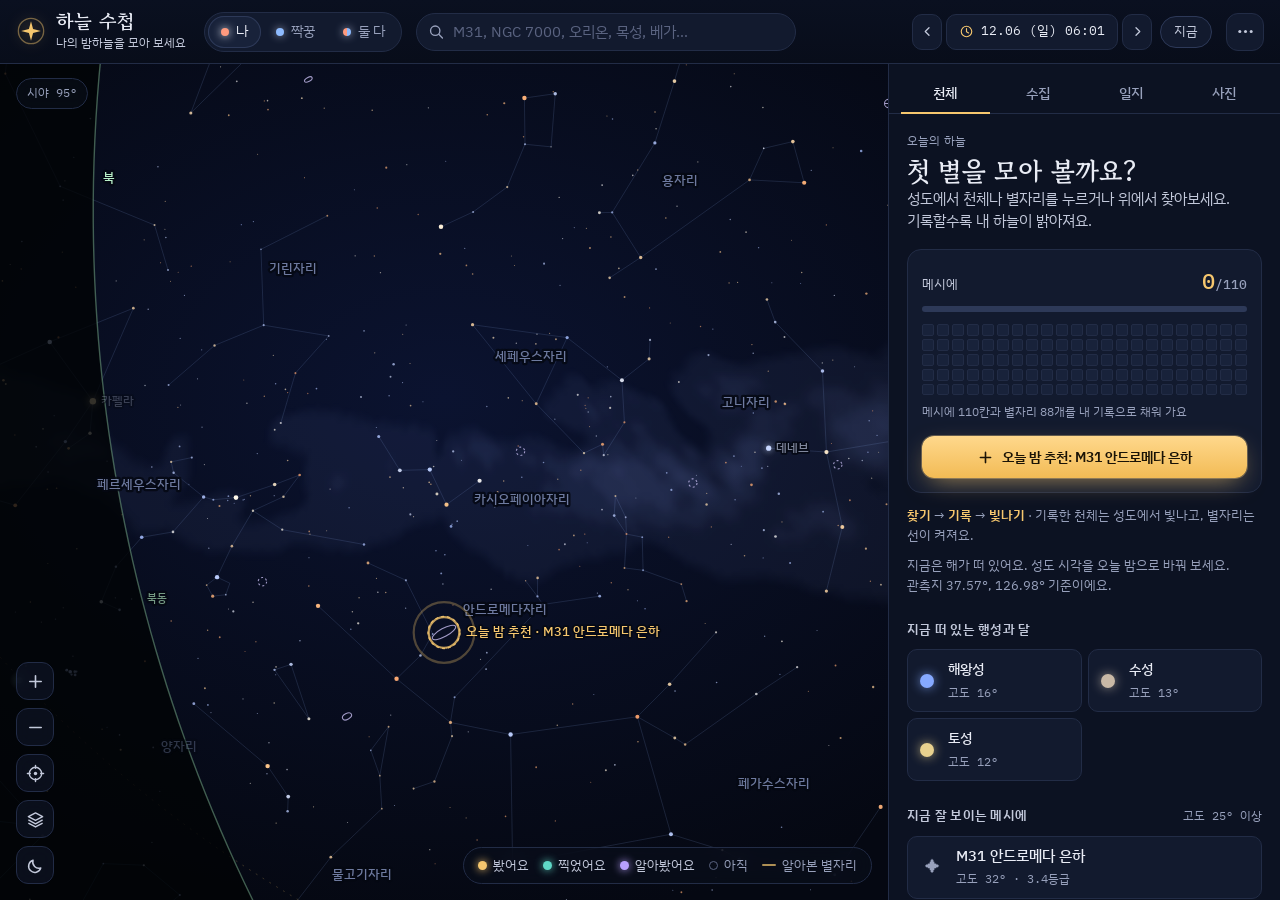
==== commit c11d0716: "하늘 수첩: declutter wide views, quieter photo frames, label nudging Co-Authored-By: Claude Opus 5.5 <no" ====
--- a/sky-log/index.html
+++ b/sky-log/index.html
@@ -90,7 +90,7 @@
         <span><i class="lg lg-b"></i><b class="lg-name-b">짝꿍</b></span>
         <span><i class="lg lg-both"></i>둘 다</span>
         <span class="lg-sep"></span>
-        <span class="lg-muted">점·일지 아이콘 = <b class="t-seen">봤어요</b> <b class="t-photo">찍었어요</b> <b class="t-known">알아봤어요</b></span>
+        <span class="lg-muted">점:</span><span><i class="lg lg-seen"></i>봤어요</span><span><i class="lg lg-photo"></i>찍었어요</span><span><i class="lg lg-known"></i>알아봤어요</span>
       </div>
       <div class="legend legend-status" aria-label="표시 뜻">
         <span><i class="lg lg-seen"></i>봤어요</span>
--- a/sky-log/css/app.css
+++ b/sky-log/css/app.css
@@ -204,7 +204,7 @@
 .tab[aria-selected="true"] { color: var(--ink); border-bottom-color: var(--seen); }
 .tab-body { flex: 1; overflow: auto; padding: 18px 18px 28px; scrollbar-width: thin; scrollbar-color: var(--line-2) transparent; }
 
-.eyebrow { margin: 0; font-size: 11.5px; letter-spacing: .08em; text-transform: uppercase; color: var(--muted); font-family: var(--font-mono); }
+.eyebrow { margin: 0; font-size: 12px; letter-spacing: .02em; color: var(--muted); }
 .h-title { font-family: var(--font-display); font-weight: 700; font-size: 26px; line-height: 1.2; margin: 4px 0 2px; text-wrap: balance; }
 .h-sub { margin: 0; color: var(--ink-2); }
 .section-h { display: flex; align-items: baseline; justify-content: space-between; gap: 10px; margin: 24px 0 10px; }
@@ -322,7 +322,7 @@
 .k { width: 11px; height: 11px; border-radius: 3px; display: inline-block; }
 .k-seen { background: var(--seen); } .k-photo { background: var(--photo); } .k-known { background: var(--known); }
 .k-con { background: rgba(246,199,110,.25); border: 1px solid rgba(246,199,110,.6); }
-.k-part { border: 1px dashed rgba(246,199,110,.5); }
+.k-part { border: 1px solid rgba(246,199,110,.35); background: rgba(246,199,110,.06); }
 .progress-card { margin-top: 16px; padding: 14px; border-radius: 14px; background: var(--panel-2); border: 1px solid var(--line); }
 .progress-top { display: flex; justify-content: space-between; align-items: baseline; font-size: 13px; color: var(--ink-2); }
 .progress-top b { font-size: 22px; font-weight: 500; color: var(--seen); }
@@ -337,7 +337,7 @@
 .ccell { color: var(--muted); }
 .ccell:hover { transform: scale(1.08); color: var(--ink); border-color: var(--line-2); }
 .ccell.got { color: var(--ink); border-color: rgba(246,199,110,.45); background: rgba(246,199,110,.12); }
-.ccell.part { color: var(--ink-2); border: 1px dashed rgba(246,199,110,.45); background: rgba(246,199,110,.04); }
+.ccell.part { color: var(--ink-2); border: 1px solid rgba(246,199,110,.28); background: rgba(246,199,110,.05); }
 
 .plist { display: grid; gap: 6px; }
 .prow {
@@ -558,7 +558,7 @@
 .badge-s { display: inline-flex; align-items: center; gap: 6px; font-size: 13px; }
 .badge-s svg { width: 16px; height: 16px; }
 .badge-s b { font-weight: 600; }
-.badge-s small { font-family: var(--font-mono); font-size: 11px; color: var(--muted); }
+.badge-s small { font-size: 11.5px; color: var(--muted); font-variant-numeric: tabular-nums; }
 .badge-s.s-seen { color: var(--seen); } .badge-s.s-photo { color: var(--photo); } .badge-s.s-known { color: var(--known); }
 .gadd { display: grid; place-items: center; border-style: dashed; border-color: rgba(95,216,198,.4); color: var(--photo); text-align: center; }
 .gadd span { display: grid; gap: 4px; justify-items: center; padding: 10px; }
@@ -649,3 +649,10 @@
   .sheet-legend { padding-bottom: 6px; font-size: 11px; }
   .panel { --sheet-h: 30dvh; }
 }
+
+.fov .fov-pos { display: none; }
+.fov:hover .fov-pos { display: inline; }
+.mcell.got.c-known { background: color-mix(in srgb, var(--known) 26%, var(--panel-2)); }
+@media (max-width: 560px) {
+  .panel.open { --sheet-h: 40dvh; }
+}
